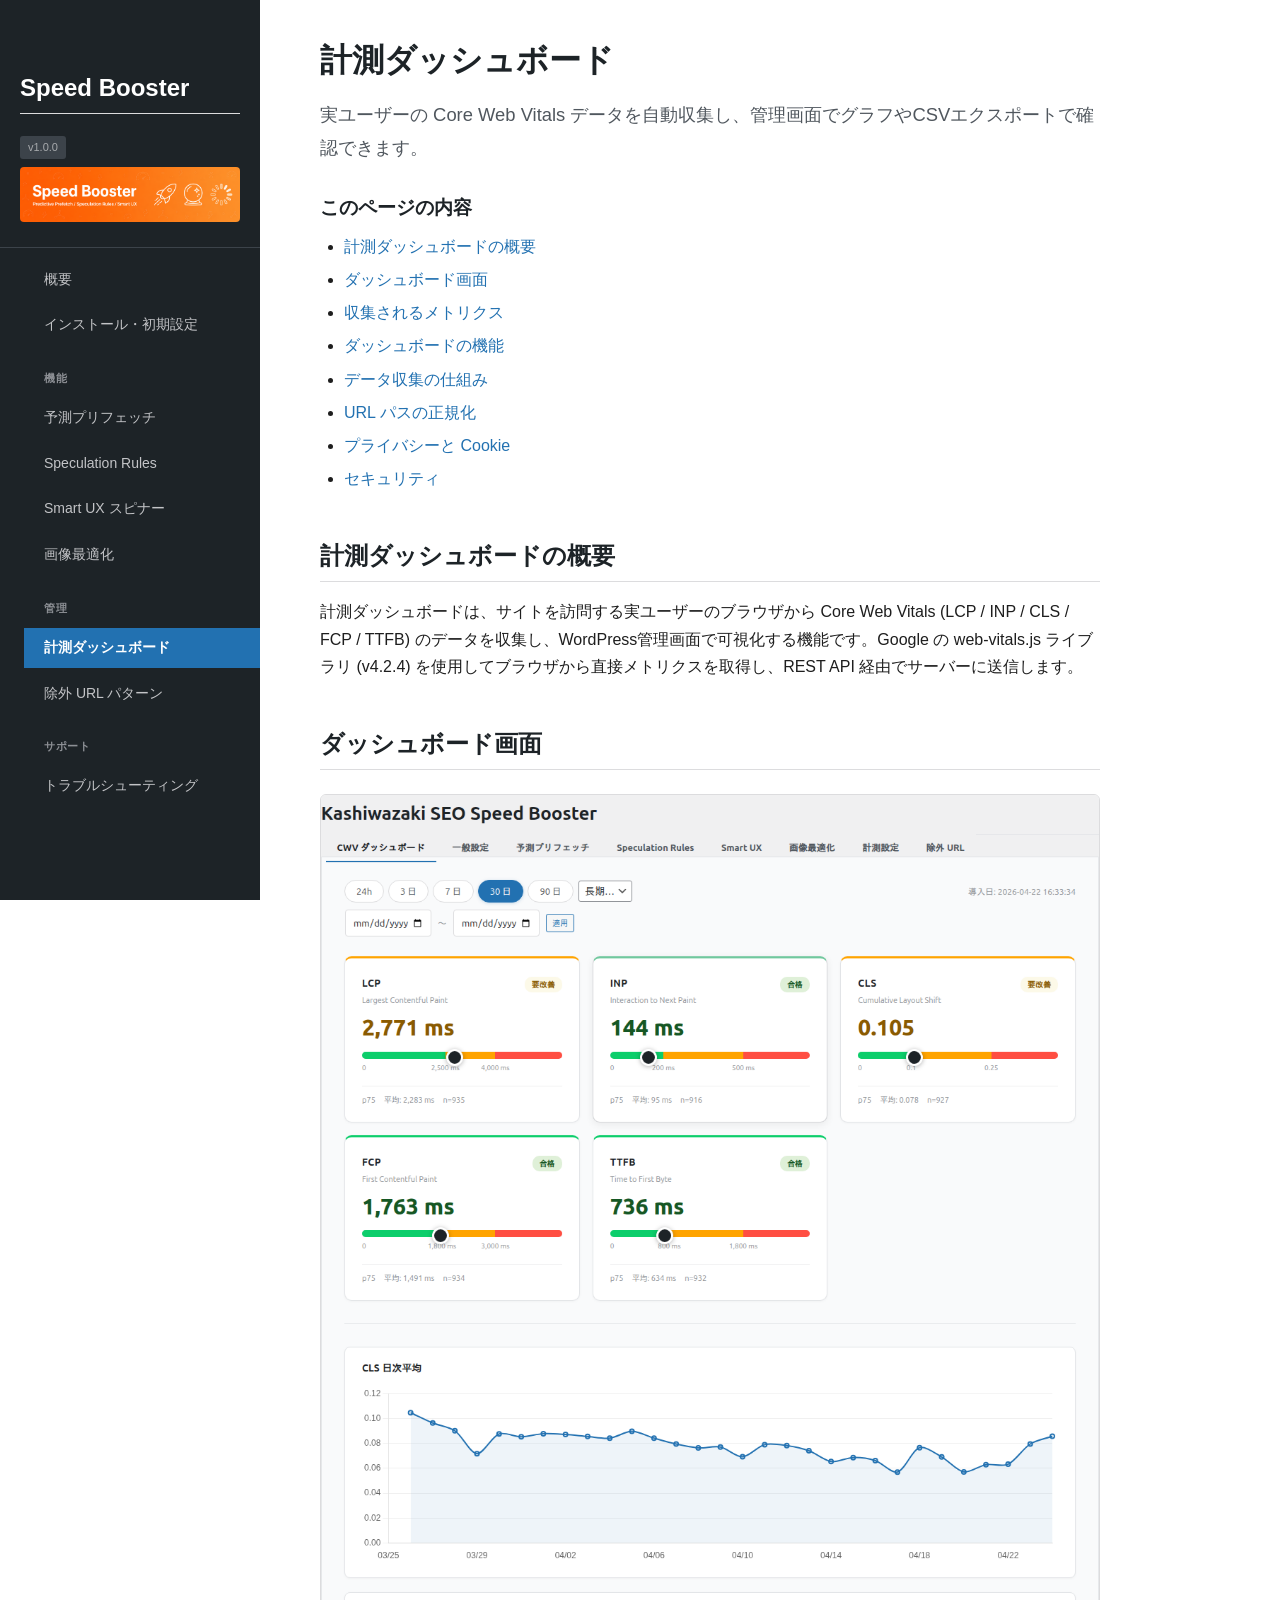
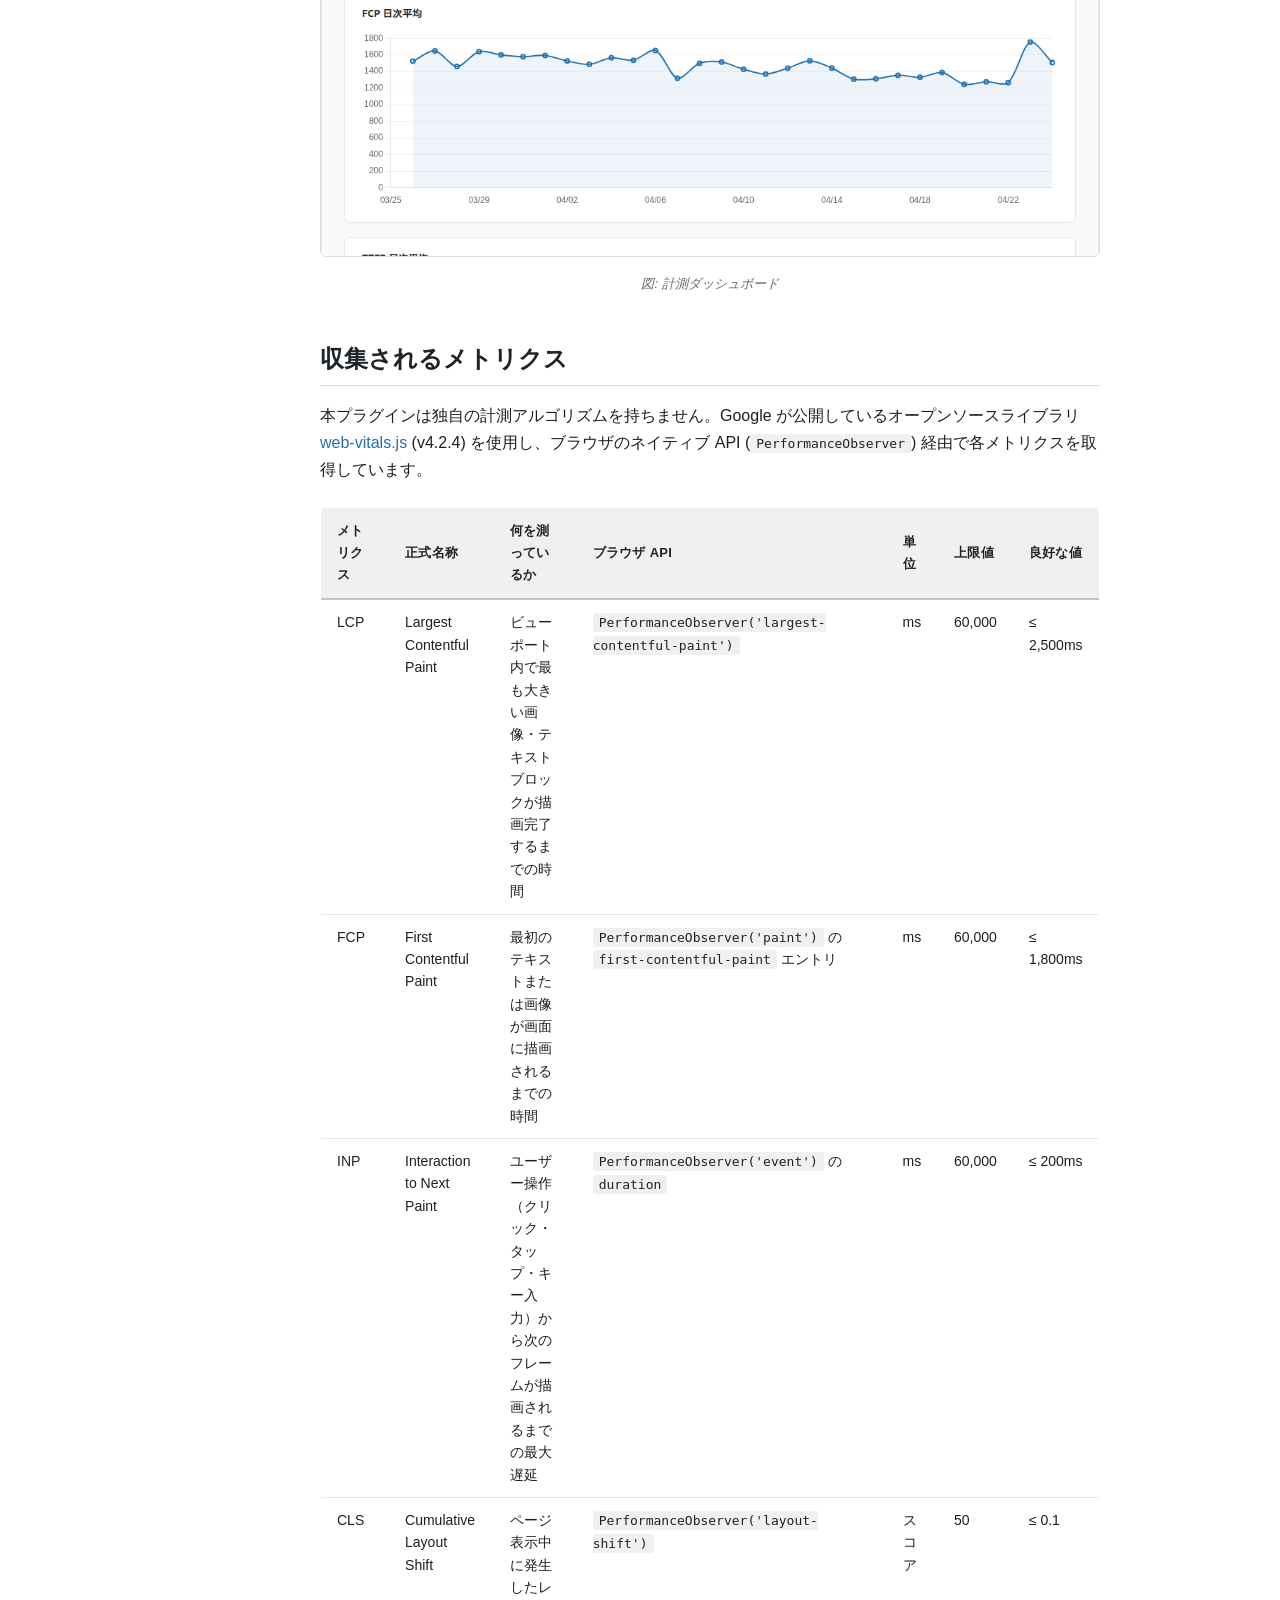
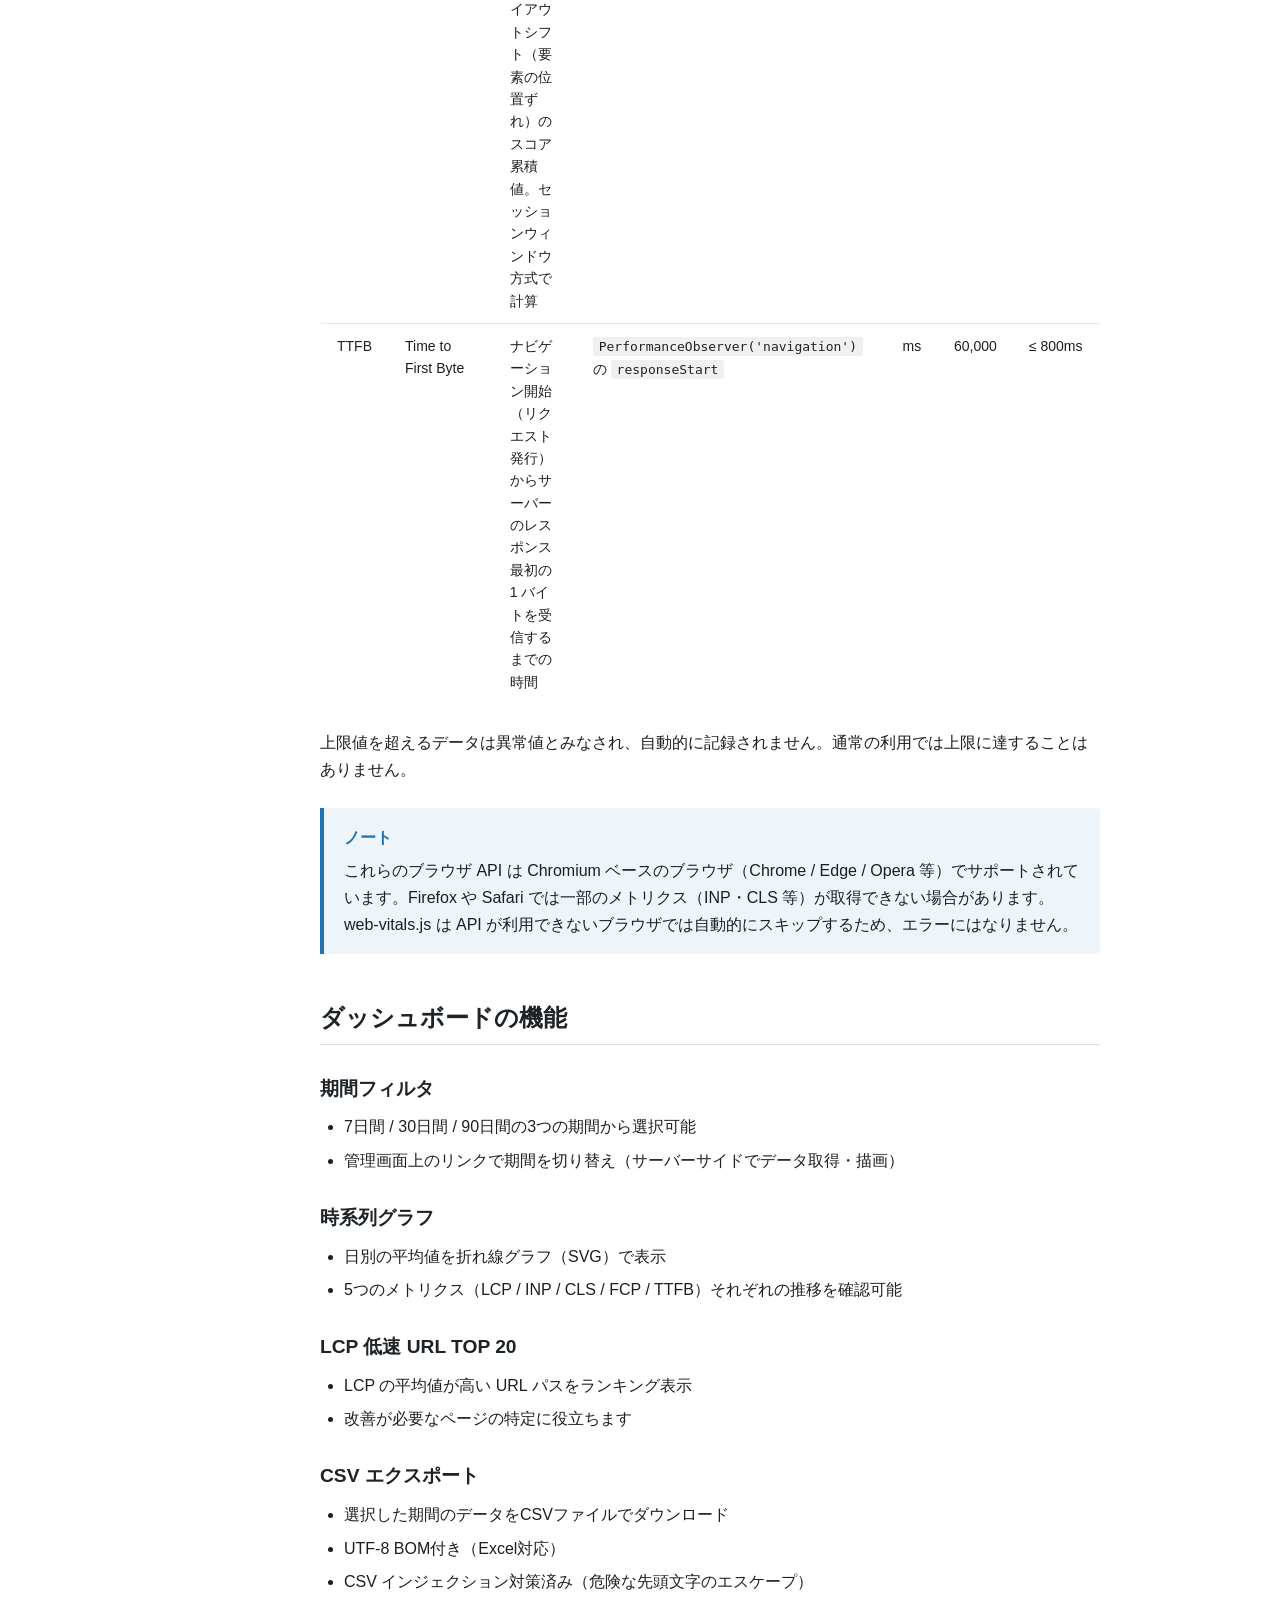
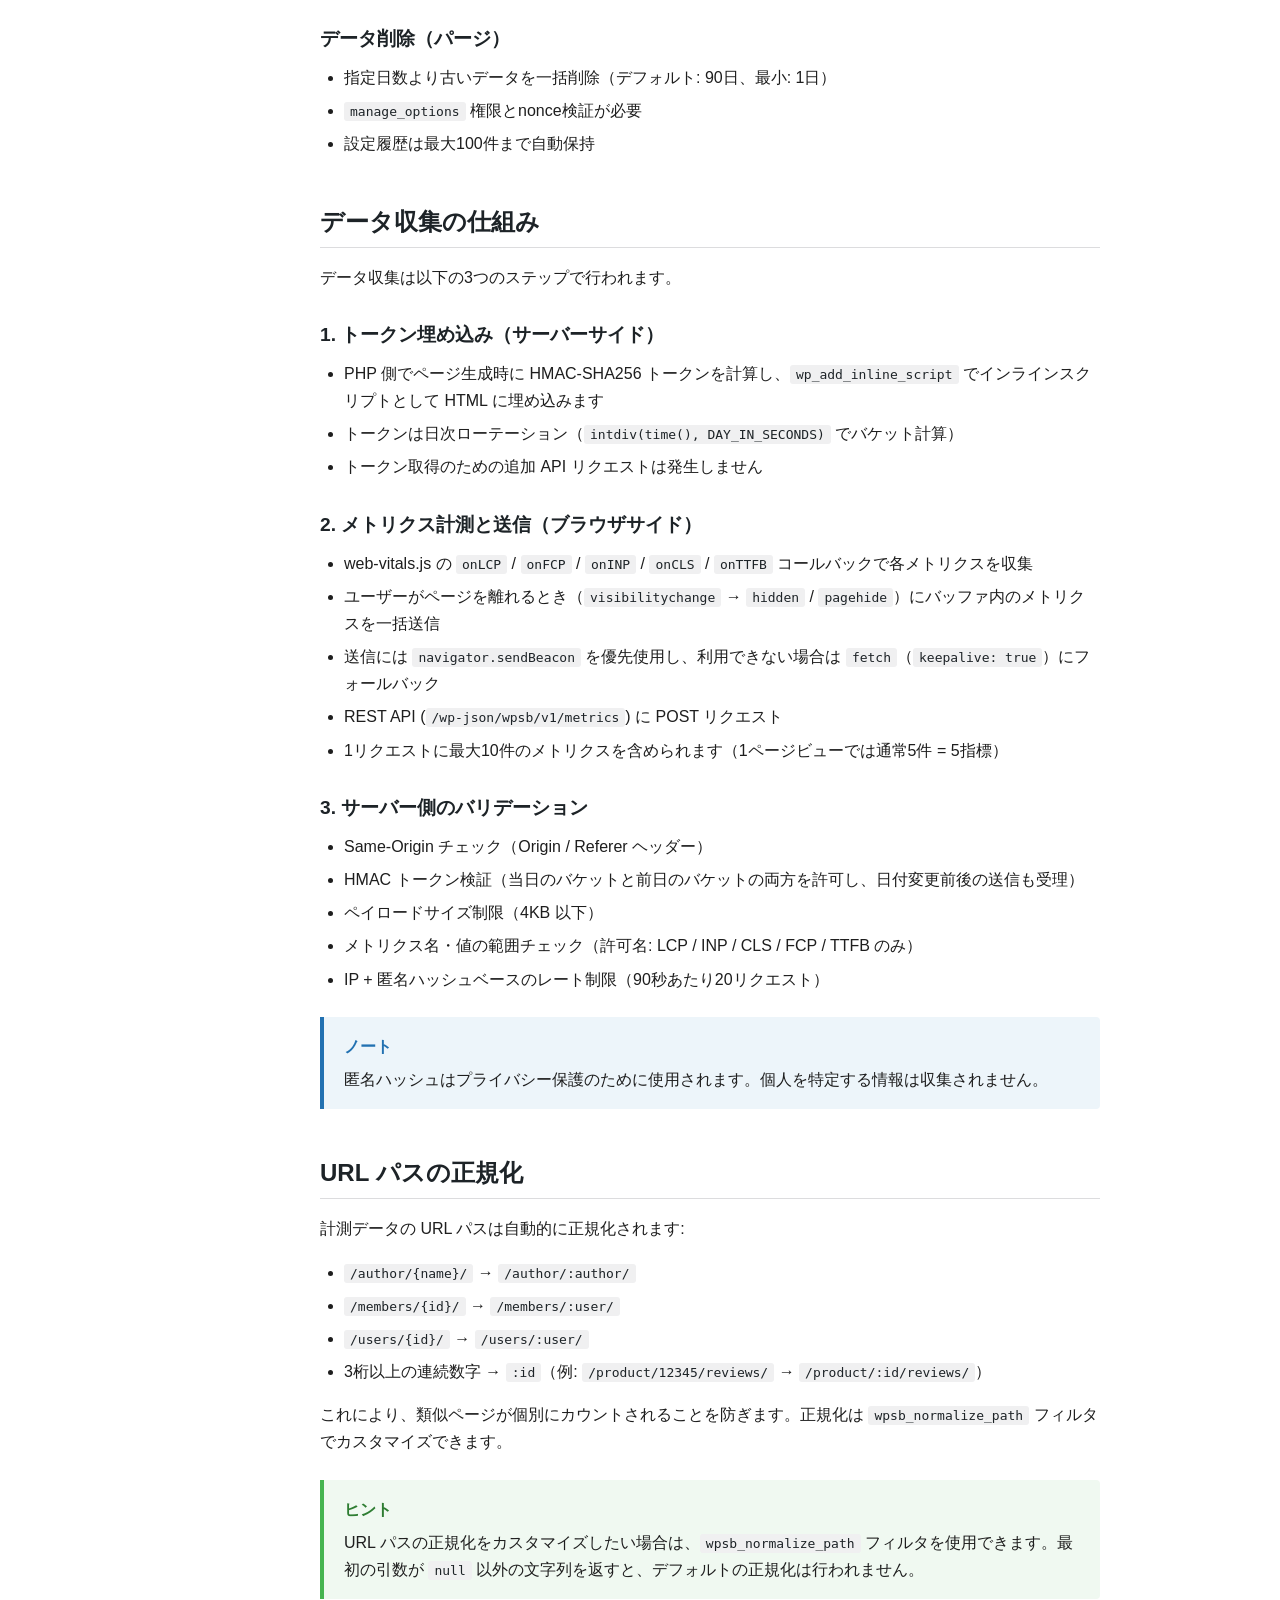
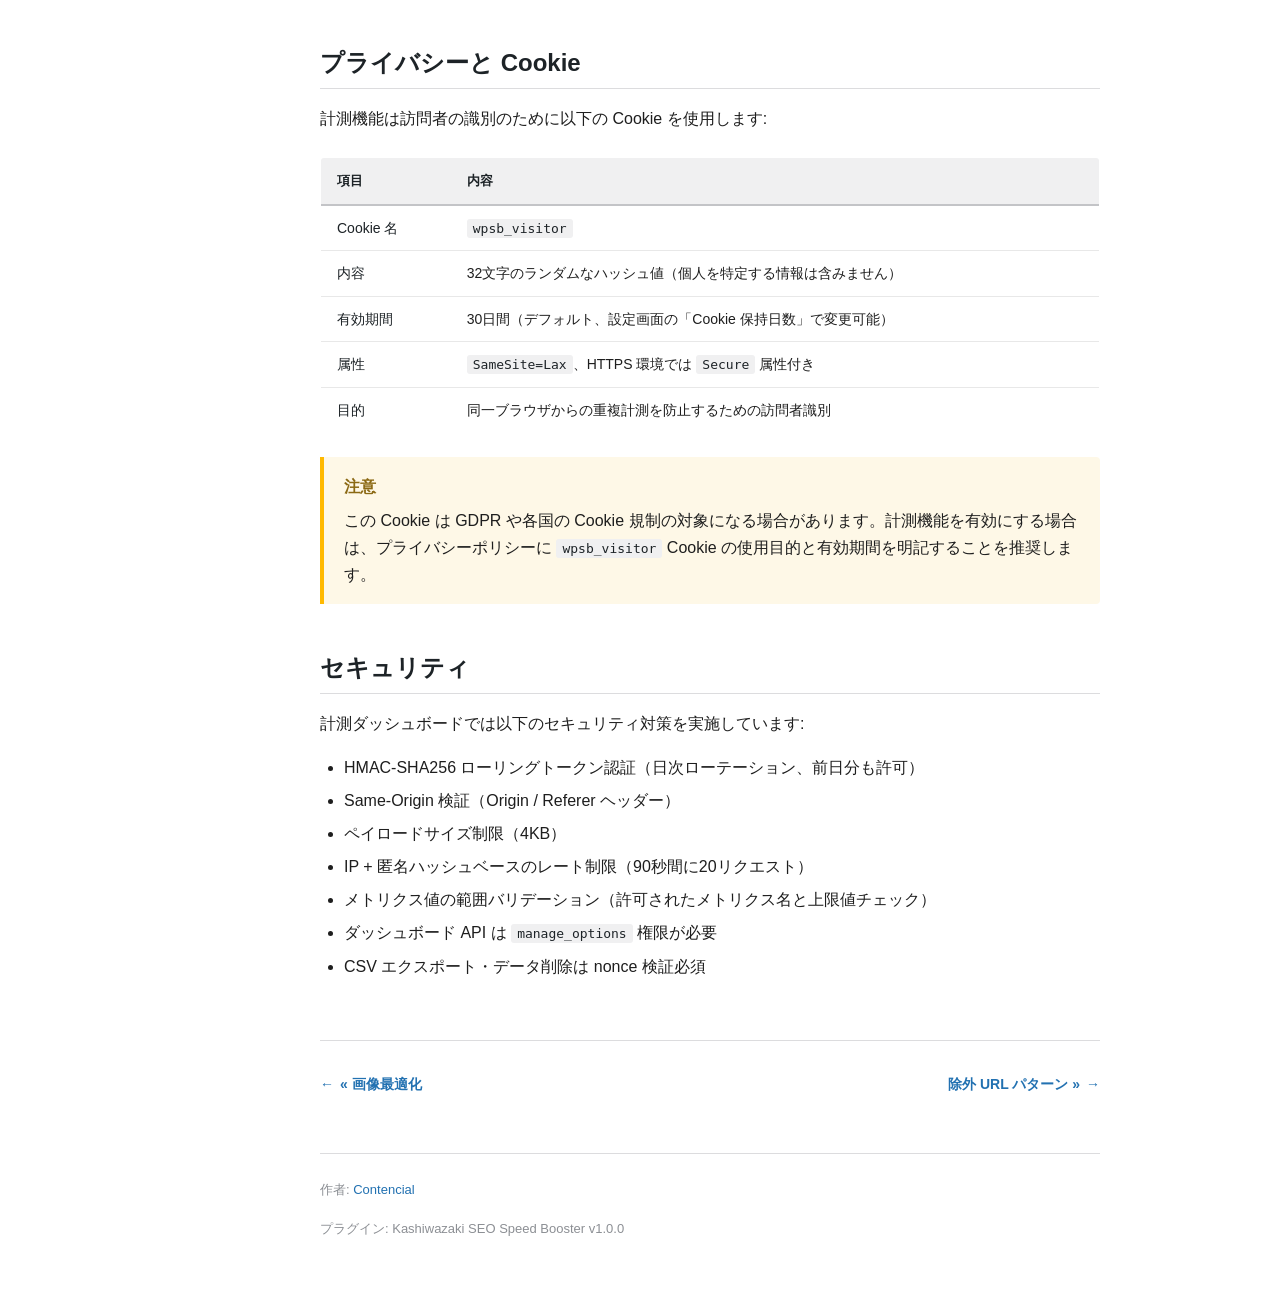
==== docs/dashboard.html @ a4b2f102 "Initial release v1.0.0" ====
<!DOCTYPE html>
<html lang="ja">
<head>
    <meta charset="UTF-8">
    <meta name="viewport" content="width=device-width, initial-scale=1.0">
    <title>計測ダッシュボード - Kashiwazaki SEO Speed Booster マニュアル</title>
    <link rel="stylesheet" href="css/style.css">
</head>
<body>

<!-- Hamburger Button (Mobile) -->
<button class="hamburger-btn" aria-label="メニューを開く" aria-expanded="false">&#9776;</button>

<!-- Sidebar -->
<nav class="sidebar">
    <div class="sidebar-header">
        <h2 style="color:#fff;">Speed Booster</h2>
        <span class="version">v1.0.0</span>
        <img src="images/main-visual.png" alt="" style="width:100%;border-radius:4px;margin-top:8px;">
    </div>
    <ul>
        <li><a href="index.html">概要</a></li>
        <li><a href="setup.html">インストール・初期設定</a></li>
        <li class="section-label">機能</li>
        <li><a href="prefetch.html">予測プリフェッチ</a></li>
        <li><a href="speculation.html">Speculation Rules</a></li>
        <li><a href="smart-ux.html">Smart UX スピナー</a></li>
        <li><a href="image-optimization.html">画像最適化</a></li>
        <li class="section-label">管理</li>
        <li class="active"><a href="dashboard.html">計測ダッシュボード</a></li>
        <li><a href="exclusions.html">除外 URL パターン</a></li>
        <li class="section-label">サポート</li>
        <li><a href="troubleshooting.html">トラブルシューティング</a></li>
    </ul>
</nav>

<!-- Main Content -->
<main class="content">

    <h1>計測ダッシュボード</h1>
    <p class="lead">実ユーザーの Core Web Vitals データを自動収集し、管理画面でグラフやCSVエクスポートで確認できます。</p>

    <h3>このページの内容</h3>
    <ul>
        <li><a href="#overview">計測ダッシュボードの概要</a></li>
        <li><a href="#dashboard-screen">ダッシュボード画面</a></li>
        <li><a href="#collected-metrics">収集されるメトリクス</a></li>
        <li><a href="#dashboard-features">ダッシュボードの機能</a></li>
        <li><a href="#data-collection">データ収集の仕組み</a></li>
        <li><a href="#url-normalization">URL パスの正規化</a></li>
        <li><a href="#privacy">プライバシーと Cookie</a></li>
        <li><a href="#security">セキュリティ</a></li>
    </ul>

    <!-- ============================
         計測ダッシュボードの概要
         ============================ -->
    <h2 id="overview">計測ダッシュボードの概要</h2>

    <p>計測ダッシュボードは、サイトを訪問する実ユーザーのブラウザから Core Web Vitals (LCP / INP / CLS / FCP / TTFB) のデータを収集し、WordPress管理画面で可視化する機能です。Google の web-vitals.js ライブラリ (v4.2.4) を使用してブラウザから直接メトリクスを取得し、REST API 経由でサーバーに送信します。</p>

    <!-- ============================
         ダッシュボード画面
         ============================ -->
    <h2 id="dashboard-screen">ダッシュボード画面</h2>

    <figure class="screenshot">
        <img src="images/screenshots/06-dashboard-tab.png" alt="計測ダッシュボード" class="lightbox-trigger">
        <figcaption>図: 計測ダッシュボード</figcaption>
    </figure>

    <!-- ============================
         収集されるメトリクス
         ============================ -->
    <h2 id="collected-metrics">収集されるメトリクス</h2>

    <p>本プラグインは独自の計測アルゴリズムを持ちません。Google が公開しているオープンソースライブラリ <a href="https://github.com/GoogleChromeLab/web-vitals" target="_blank" rel="noopener">web-vitals.js</a> (v4.2.4) を使用し、ブラウザのネイティブ API (<code>PerformanceObserver</code>) 経由で各メトリクスを取得しています。</p>

    <table >
        <thead>
            <tr>
                <th>メトリクス</th>
                <th>正式名称</th>
                <th>何を測っているか</th>
                <th>ブラウザ API</th>
                <th>単位</th>
                <th>上限値</th>
                <th>良好な値</th>
            </tr>
        </thead>
        <tbody>
            <tr>
                <td>LCP</td>
                <td>Largest Contentful Paint</td>
                <td>ビューポート内で最も大きい画像・テキストブロックが描画完了するまでの時間</td>
                <td><code>PerformanceObserver('largest-contentful-paint')</code></td>
                <td>ms</td>
                <td>60,000</td>
                <td>&le; 2,500ms</td>
            </tr>
            <tr>
                <td>FCP</td>
                <td>First Contentful Paint</td>
                <td>最初のテキストまたは画像が画面に描画されるまでの時間</td>
                <td><code>PerformanceObserver('paint')</code> の <code>first-contentful-paint</code> エントリ</td>
                <td>ms</td>
                <td>60,000</td>
                <td>&le; 1,800ms</td>
            </tr>
            <tr>
                <td>INP</td>
                <td>Interaction to Next Paint</td>
                <td>ユーザー操作（クリック・タップ・キー入力）から次のフレームが描画されるまでの最大遅延</td>
                <td><code>PerformanceObserver('event')</code> の <code>duration</code></td>
                <td>ms</td>
                <td>60,000</td>
                <td>&le; 200ms</td>
            </tr>
            <tr>
                <td>CLS</td>
                <td>Cumulative Layout Shift</td>
                <td>ページ表示中に発生したレイアウトシフト（要素の位置ずれ）のスコア累積値。セッションウィンドウ方式で計算</td>
                <td><code>PerformanceObserver('layout-shift')</code></td>
                <td>スコア</td>
                <td>50</td>
                <td>&le; 0.1</td>
            </tr>
            <tr>
                <td>TTFB</td>
                <td>Time to First Byte</td>
                <td>ナビゲーション開始（リクエスト発行）からサーバーのレスポンス最初の 1 バイトを受信するまでの時間</td>
                <td><code>PerformanceObserver('navigation')</code> の <code>responseStart</code></td>
                <td>ms</td>
                <td>60,000</td>
                <td>&le; 800ms</td>
            </tr>
        </tbody>
    </table>

    <p>上限値を超えるデータは異常値とみなされ、自動的に記録されません。通常の利用では上限に達することはありません。</p>

    <div class="callout callout-note">
        <p class="callout-title">ノート</p>
        <p>これらのブラウザ API は Chromium ベースのブラウザ（Chrome / Edge / Opera 等）でサポートされています。Firefox や Safari では一部のメトリクス（INP・CLS 等）が取得できない場合があります。web-vitals.js は API が利用できないブラウザでは自動的にスキップするため、エラーにはなりません。</p>
    </div>

    <!-- ============================
         ダッシュボードの機能
         ============================ -->
    <h2 id="dashboard-features">ダッシュボードの機能</h2>

    <h3>期間フィルタ</h3>
    <ul>
        <li>7日間 / 30日間 / 90日間の3つの期間から選択可能</li>
        <li>管理画面上のリンクで期間を切り替え（サーバーサイドでデータ取得・描画）</li>
    </ul>

    <h3>時系列グラフ</h3>
    <ul>
        <li>日別の平均値を折れ線グラフ（SVG）で表示</li>
        <li>5つのメトリクス（LCP / INP / CLS / FCP / TTFB）それぞれの推移を確認可能</li>
    </ul>

    <h3>LCP 低速 URL TOP 20</h3>
    <ul>
        <li>LCP の平均値が高い URL パスをランキング表示</li>
        <li>改善が必要なページの特定に役立ちます</li>
    </ul>

    <h3>CSV エクスポート</h3>
    <ul>
        <li>選択した期間のデータをCSVファイルでダウンロード</li>
        <li>UTF-8 BOM付き（Excel対応）</li>
        <li>CSV インジェクション対策済み（危険な先頭文字のエスケープ）</li>
    </ul>

    <h3>データ削除（パージ）</h3>
    <ul>
        <li>指定日数より古いデータを一括削除（デフォルト: 90日、最小: 1日）</li>
        <li><code>manage_options</code> 権限とnonce検証が必要</li>
        <li>設定履歴は最大100件まで自動保持</li>
    </ul>

    <!-- ============================
         データ収集の仕組み
         ============================ -->
    <h2 id="data-collection">データ収集の仕組み</h2>

    <p>データ収集は以下の3つのステップで行われます。</p>

    <h3>1. トークン埋め込み（サーバーサイド）</h3>
    <ul>
        <li>PHP 側でページ生成時に HMAC-SHA256 トークンを計算し、<code>wp_add_inline_script</code> でインラインスクリプトとして HTML に埋め込みます</li>
        <li>トークンは日次ローテーション（<code>intdiv(time(), DAY_IN_SECONDS)</code> でバケット計算）</li>
        <li>トークン取得のための追加 API リクエストは発生しません</li>
    </ul>

    <h3>2. メトリクス計測と送信（ブラウザサイド）</h3>
    <ul>
        <li>web-vitals.js の <code>onLCP</code> / <code>onFCP</code> / <code>onINP</code> / <code>onCLS</code> / <code>onTTFB</code> コールバックで各メトリクスを収集</li>
        <li>ユーザーがページを離れるとき（<code>visibilitychange</code> → <code>hidden</code> / <code>pagehide</code>）にバッファ内のメトリクスを一括送信</li>
        <li>送信には <code>navigator.sendBeacon</code> を優先使用し、利用できない場合は <code>fetch</code>（<code>keepalive: true</code>）にフォールバック</li>
        <li>REST API (<code>/wp-json/wpsb/v1/metrics</code>) に POST リクエスト</li>
        <li>1リクエストに最大10件のメトリクスを含められます（1ページビューでは通常5件 = 5指標）</li>
    </ul>

    <h3>3. サーバー側のバリデーション</h3>
    <ul>
        <li>Same-Origin チェック（Origin / Referer ヘッダー）</li>
        <li>HMAC トークン検証（当日のバケットと前日のバケットの両方を許可し、日付変更前後の送信も受理）</li>
        <li>ペイロードサイズ制限（4KB 以下）</li>
        <li>メトリクス名・値の範囲チェック（許可名: LCP / INP / CLS / FCP / TTFB のみ）</li>
        <li>IP + 匿名ハッシュベースのレート制限（90秒あたり20リクエスト）</li>
    </ul>

    <div class="callout callout-note">
        <p class="callout-title">ノート</p>
        <p>匿名ハッシュはプライバシー保護のために使用されます。個人を特定する情報は収集されません。</p>
    </div>

    <!-- ============================
         URL パスの正規化
         ============================ -->
    <h2 id="url-normalization">URL パスの正規化</h2>

    <p>計測データの URL パスは自動的に正規化されます:</p>

    <ul>
        <li><code>/author/{name}/</code> &rarr; <code>/author/:author/</code></li>
        <li><code>/members/{id}/</code> &rarr; <code>/members/:user/</code></li>
        <li><code>/users/{id}/</code> &rarr; <code>/users/:user/</code></li>
        <li>3桁以上の連続数字 &rarr; <code>:id</code>（例: <code>/product/12345/reviews/</code> &rarr; <code>/product/:id/reviews/</code>）</li>
    </ul>

    <p>これにより、類似ページが個別にカウントされることを防ぎます。正規化は <code>wpsb_normalize_path</code> フィルタでカスタマイズできます。</p>

    <div class="callout callout-tip">
        <p class="callout-title">ヒント</p>
        <p>URL パスの正規化をカスタマイズしたい場合は、<code>wpsb_normalize_path</code> フィルタを使用できます。最初の引数が <code>null</code> 以外の文字列を返すと、デフォルトの正規化は行われません。</p>
    </div>

    <!-- ============================
         プライバシーと Cookie
         ============================ -->
    <h2 id="privacy">プライバシーと Cookie</h2>

    <p>計測機能は訪問者の識別のために以下の Cookie を使用します:</p>

    <table >
        <thead>
            <tr>
                <th>項目</th>
                <th>内容</th>
            </tr>
        </thead>
        <tbody>
            <tr>
                <td>Cookie 名</td>
                <td><code>wpsb_visitor</code></td>
            </tr>
            <tr>
                <td>内容</td>
                <td>32文字のランダムなハッシュ値（個人を特定する情報は含みません）</td>
            </tr>
            <tr>
                <td>有効期間</td>
                <td>30日間（デフォルト、設定画面の「Cookie 保持日数」で変更可能）</td>
            </tr>
            <tr>
                <td>属性</td>
                <td><code>SameSite=Lax</code>、HTTPS 環境では <code>Secure</code> 属性付き</td>
            </tr>
            <tr>
                <td>目的</td>
                <td>同一ブラウザからの重複計測を防止するための訪問者識別</td>
            </tr>
        </tbody>
    </table>

    <div class="callout callout-warning">
        <p class="callout-title">注意</p>
        <p>この Cookie は GDPR や各国の Cookie 規制の対象になる場合があります。計測機能を有効にする場合は、プライバシーポリシーに <code>wpsb_visitor</code> Cookie の使用目的と有効期間を明記することを推奨します。</p>
    </div>

    <!-- ============================
         セキュリティ
         ============================ -->
    <h2 id="security">セキュリティ</h2>

    <p>計測ダッシュボードでは以下のセキュリティ対策を実施しています:</p>

    <ul>
        <li>HMAC-SHA256 ローリングトークン認証（日次ローテーション、前日分も許可）</li>
        <li>Same-Origin 検証（Origin / Referer ヘッダー）</li>
        <li>ペイロードサイズ制限（4KB）</li>
        <li>IP + 匿名ハッシュベースのレート制限（90秒間に20リクエスト）</li>
        <li>メトリクス値の範囲バリデーション（許可されたメトリクス名と上限値チェック）</li>
        <li>ダッシュボード API は <code>manage_options</code> 権限が必要</li>
        <li>CSV エクスポート・データ削除は nonce 検証必須</li>
    </ul>

    <!-- Page Navigation -->
    <nav class="page-nav">
        <a href="image-optimization.html" class="prev">&laquo; 画像最適化</a>
        <a href="exclusions.html" class="next">除外 URL パターン &raquo;</a>
    </nav>

    <!-- Footer -->
    <footer class="manual-footer">
        <p>作者: <a href="https://contencial.co.jp/" target="_blank" rel="noopener">Contencial</a></p>
        <p>プラグイン: Kashiwazaki SEO Speed Booster v1.0.0</p>
    </footer>

</main>

<!-- Lightbox -->
<div class="lightbox"></div>

<script src="js/manual.js"></script>
</body>
</html>
---- docs/css/style.css ----
/* ========================================
   WordPress Plugin Manual - Common Stylesheet
   ======================================== */

/* ========================================
   1. Base / Reset
   ======================================== */

*,
*::before,
*::after {
    margin: 0;
    padding: 0;
    box-sizing: border-box;
}

html {
    font-size: 16px;
    scroll-behavior: smooth;
}

body {
    font-family: -apple-system, BlinkMacSystemFont, "Segoe UI", Roboto, Oxygen,
        Ubuntu, Cantarell, "Fira Sans", "Droid Sans", "Helvetica Neue", Arial,
        sans-serif;
    color: #1e1e1e;
    background: #fff;
    line-height: 1.7;
}

img {
    max-width: 100%;
    height: auto;
}

a {
    color: #2271b1;
    text-decoration: none;
}

a:hover {
    color: #135e96;
    text-decoration: underline;
}

/* ========================================
   2. Sidebar
   ======================================== */

.sidebar {
    position: fixed;
    top: 0;
    left: 0;
    width: 260px;
    height: 100vh;
    background: #1d2327;
    color: #fff;
    overflow-y: auto;
    z-index: 100;
    padding-bottom: 40px;
}

.sidebar-header {
    padding: 24px 20px 16px;
    border-bottom: 1px solid #3c434a;
}

.sidebar-header h1 {
    font-size: 15px;
    font-weight: 600;
    line-height: 1.4;
    color: #fff;
}

.sidebar-header .version {
    display: inline-block;
    margin-top: 6px;
    font-size: 11px;
    color: #a7aaad;
    background: #3c434a;
    padding: 2px 8px;
    border-radius: 3px;
}

.sidebar ul {
    list-style: none;
    padding: 12px 0;
}

.sidebar ul li a {
    display: block;
    padding: 8px 20px;
    color: #c3c4c7;
    font-size: 14px;
    transition: background 0.15s, color 0.15s;
}

.sidebar ul li a:hover {
    background: #2c3338;
    color: #fff;
    text-decoration: none;
}

.sidebar ul li.active a {
    background: #2271b1;
    color: #fff;
    font-weight: 600;
}

.sidebar ul li.section-label {
    padding: 18px 20px 4px;
    font-size: 11px;
    font-weight: 700;
    text-transform: uppercase;
    letter-spacing: 0.06em;
    color: #8c8f94;
}

/* ========================================
   3. Main Content
   ======================================== */

.content {
    margin-left: 260px;
    max-width: 900px;
    padding: 40px 60px;
}

/* ========================================
   4. Typography
   ======================================== */

h1, h2, h3, h4, h5, h6 {
    color: #1d2327;
    font-weight: 600;
    line-height: 1.3;
}

h1 {
    font-size: 2rem;
    margin-bottom: 16px;
}

h2 {
    font-size: 1.5rem;
    margin-top: 48px;
    margin-bottom: 16px;
    padding-bottom: 10px;
    border-bottom: 1px solid #dcdcde;
}

h3 {
    font-size: 1.2rem;
    margin-top: 32px;
    margin-bottom: 12px;
}

h4 {
    font-size: 1.05rem;
    margin-top: 24px;
    margin-bottom: 8px;
}

p {
    margin-bottom: 16px;
}

.lead {
    font-size: 1.15rem;
    color: #50575e;
    line-height: 1.8;
    margin-bottom: 24px;
}

/* ========================================
   5. Steps
   ======================================== */

.step {
    display: flex;
    gap: 16px;
    margin-bottom: 24px;
    align-items: flex-start;
}

.step-number {
    flex-shrink: 0;
    width: 36px;
    height: 36px;
    background: #2271b1;
    color: #fff;
    border-radius: 50%;
    display: flex;
    align-items: center;
    justify-content: center;
    font-size: 16px;
    font-weight: 700;
    line-height: 1;
}

.step-content {
    flex: 1;
    padding-top: 4px;
}

.step-content p:last-child {
    margin-bottom: 0;
}

/* ========================================
   6. Callout Boxes
   ======================================== */

.callout {
    padding: 16px 20px;
    margin: 24px 0;
    border-left: 4px solid;
    border-radius: 0 4px 4px 0;
}

.callout-title {
    font-weight: 700;
    margin-bottom: 6px;
}

.callout p:last-child {
    margin-bottom: 0;
}

.callout-tip {
    border-left-color: #46b450;
    background: #f0f9f1;
}

.callout-tip .callout-title {
    color: #2e7d32;
}

.callout-warning {
    border-left-color: #ffb900;
    background: #fef8e7;
}

.callout-warning .callout-title {
    color: #8b6914;
}

.callout-note {
    border-left-color: #2271b1;
    background: #edf5fa;
}

.callout-note .callout-title {
    color: #2271b1;
}

/* ========================================
   7. Screenshots
   ======================================== */

.screenshot {
    margin: 24px 0;
    text-align: center;
}

.screenshot img {
    max-width: 100%;
    border: 1px solid #dcdcde;
    border-radius: 6px;
    cursor: zoom-in;
}

.screenshot figcaption,
.screenshot .caption {
    font-size: 13px;
    color: #646970;
    margin-top: 8px;
    font-style: italic;
}

/* ========================================
   8. Infographic Images
   ======================================== */

.infographic {
    margin: 32px 0;
    text-align: center;
}

.infographic img {
    max-width: 100%;
    display: inline-block;
}

.infographic figcaption,
.infographic .caption {
    font-size: 13px;
    color: #646970;
    margin-top: 8px;
}

/* ========================================
   9. Feature Cards
   ======================================== */

.feature-cards {
    display: grid;
    grid-template-columns: repeat(3, 1fr);
    gap: 20px;
    margin: 24px 0;
}

.feature-card {
    background: #f6f7f7;
    border-radius: 6px;
    padding: 24px 20px;
    text-align: center;
}

.feature-card h4 {
    margin-top: 0;
    margin-bottom: 8px;
}

.feature-card p {
    font-size: 14px;
    color: #50575e;
    margin-bottom: 0;
}

.feature-card .icon {
    font-size: 28px;
    margin-bottom: 12px;
    display: block;
}

/* ========================================
   10. Tables (widefat style)
   ======================================== */

table,
table.widefat {
    width: 100%;
    border-collapse: collapse;
    margin: 24px 0;
    font-size: 14px;
    border: 1px solid #dcdcde;
    border-radius: 4px;
    overflow: hidden;
}

table thead th,
table.widefat thead th {
    background: #f0f0f1;
    text-align: left;
    padding: 12px 16px;
    font-weight: 600;
    font-size: 13px;
    color: #1d2327;
    border-bottom: 2px solid #c3c4c7;
    letter-spacing: 0.02em;
}

table tbody td,
table.widefat tbody td {
    padding: 11px 16px;
    border-bottom: 1px solid #e8e8e8;
    vertical-align: top;
    line-height: 1.6;
}

table tbody tr:hover,
table.widefat tbody tr:hover {
    background: #f6f7f7;
}

table tbody tr:last-child td,
table.widefat tbody tr:last-child td {
    border-bottom: none;
}

table tbody td:first-child {
    font-weight: 500;
    color: #1d2327;
}

/* ========================================
   11. HTTP Status Color Coding
   ======================================== */

.http-2xx {
    color: #00a32a;
    font-weight: 600;
}

.http-3xx {
    color: #2271b1;
    font-weight: 600;
}

.http-4xx {
    color: #dba617;
    font-weight: 600;
}

.http-5xx {
    color: #d63638;
    font-weight: 600;
}

/* ========================================
   12. Status Badges
   ======================================== */

.status-badge {
    display: inline-block;
    padding: 2px 10px;
    border-radius: 12px;
    font-size: 12px;
    font-weight: 600;
    line-height: 1.6;
    white-space: nowrap;
}

.status-ok {
    background: #edfaef;
    color: #00a32a;
}

.status-warning {
    background: #fef8e7;
    color: #996800;
}

.status-error {
    background: #fcf0f1;
    color: #d63638;
}

/* ========================================
   13. Lightbox Overlay
   ======================================== */

.lightbox {
    display: none;
    position: fixed;
    inset: 0;
    z-index: 9999;
    background: rgba(0, 0, 0, 0.85);
    align-items: center;
    justify-content: center;
    cursor: zoom-out;
}

.lightbox.active {
    display: flex;
}

.lightbox img {
    max-width: 90vw;
    max-height: 90vh;
    border-radius: 4px;
    box-shadow: 0 4px 30px rgba(0, 0, 0, 0.4);
}

.lightbox-close {
    position: absolute;
    top: 20px;
    right: 28px;
    background: none;
    border: none;
    color: #fff;
    font-size: 36px;
    cursor: pointer;
    line-height: 1;
    opacity: 0.8;
    transition: opacity 0.15s;
}

.lightbox-close:hover {
    opacity: 1;
}

/* ========================================
   14. Page Navigation
   ======================================== */

.page-nav {
    display: flex;
    justify-content: space-between;
    margin-top: 60px;
    padding-top: 24px;
    border-top: 1px solid #dcdcde;
}

.page-nav a {
    display: inline-flex;
    align-items: center;
    gap: 6px;
    font-size: 14px;
    font-weight: 600;
    color: #2271b1;
    padding: 8px 0;
}

.page-nav a:hover {
    color: #135e96;
    text-decoration: none;
}

.page-nav .prev::before {
    content: "\2190";
}

.page-nav .next::after {
    content: "\2192";
}

/* ========================================
   15. Manual Footer
   ======================================== */

.manual-footer {
    margin-top: 48px;
    padding: 24px 0 0;
    border-top: 1px solid #dcdcde;
    font-size: 13px;
    color: #8c8f94;
    line-height: 1.8;
}

.manual-footer a {
    color: #2271b1;
}

.manual-footer a:hover {
    color: #135e96;
}

/* ========================================
   16. Code Blocks
   ======================================== */

code {
    background: #f0f0f1;
    padding: 2px 6px;
    border-radius: 3px;
    font-size: 13px;
    font-family: Menlo, Consolas, "DejaVu Sans Mono", monospace;
    color: #1d2327;
}

pre {
    background: #2c3338;
    color: #e4e6e8;
    padding: 20px 24px;
    border-radius: 6px;
    overflow-x: auto;
    margin: 24px 0;
    font-size: 13px;
    line-height: 1.6;
}

pre code {
    background: none;
    padding: 0;
    border-radius: 0;
    color: inherit;
    font-size: inherit;
}

/* ========================================
   17. Lists
   ======================================== */

ul, ol {
    margin: 0 0 16px 24px;
}

li {
    margin-bottom: 6px;
}

/* ========================================
   18. Hamburger Menu Button
   ======================================== */

.hamburger-btn {
    display: none;
    position: fixed;
    top: 12px;
    left: 12px;
    z-index: 200;
    background: #1d2327;
    border: none;
    color: #fff;
    width: 40px;
    height: 40px;
    border-radius: 4px;
    cursor: pointer;
    font-size: 22px;
    align-items: center;
    justify-content: center;
    line-height: 1;
}

/* ========================================
   19. Responsive (max-width: 768px)
   ======================================== */

@media (max-width: 768px) {
    .sidebar {
        transform: translateX(-100%);
        transition: transform 0.25s ease;
    }

    .sidebar.open {
        transform: translateX(0);
    }

    .content {
        margin-left: 0;
        padding: 60px 20px 40px;
    }

    .hamburger-btn {
        display: flex;
    }

    .feature-cards {
        grid-template-columns: 1fr;
    }

    .page-nav {
        flex-direction: column;
        gap: 12px;
    }

    table.widefat {
        font-size: 13px;
    }

    table.widefat thead th,
    table.widefat tbody td {
        padding: 8px 10px;
    }

    h1 {
        font-size: 1.6rem;
    }

    h2 {
        font-size: 1.3rem;
    }
}
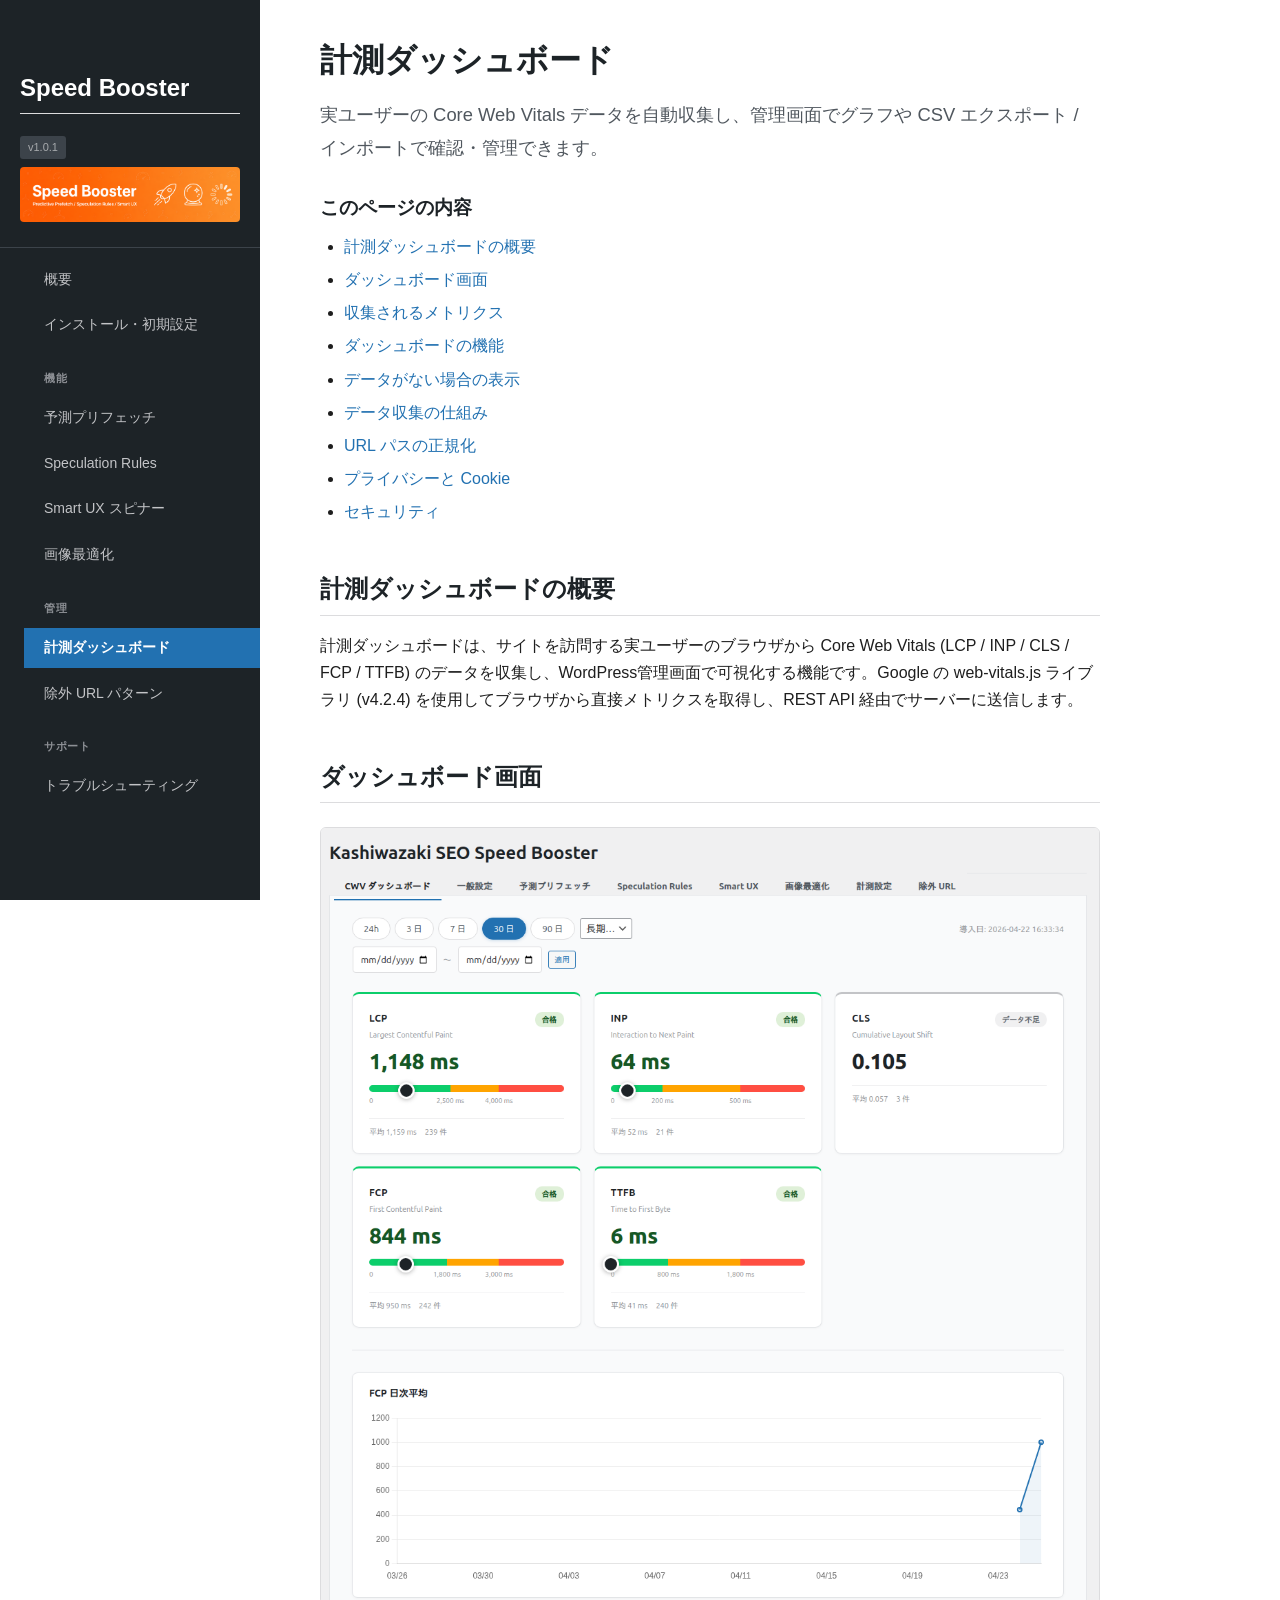
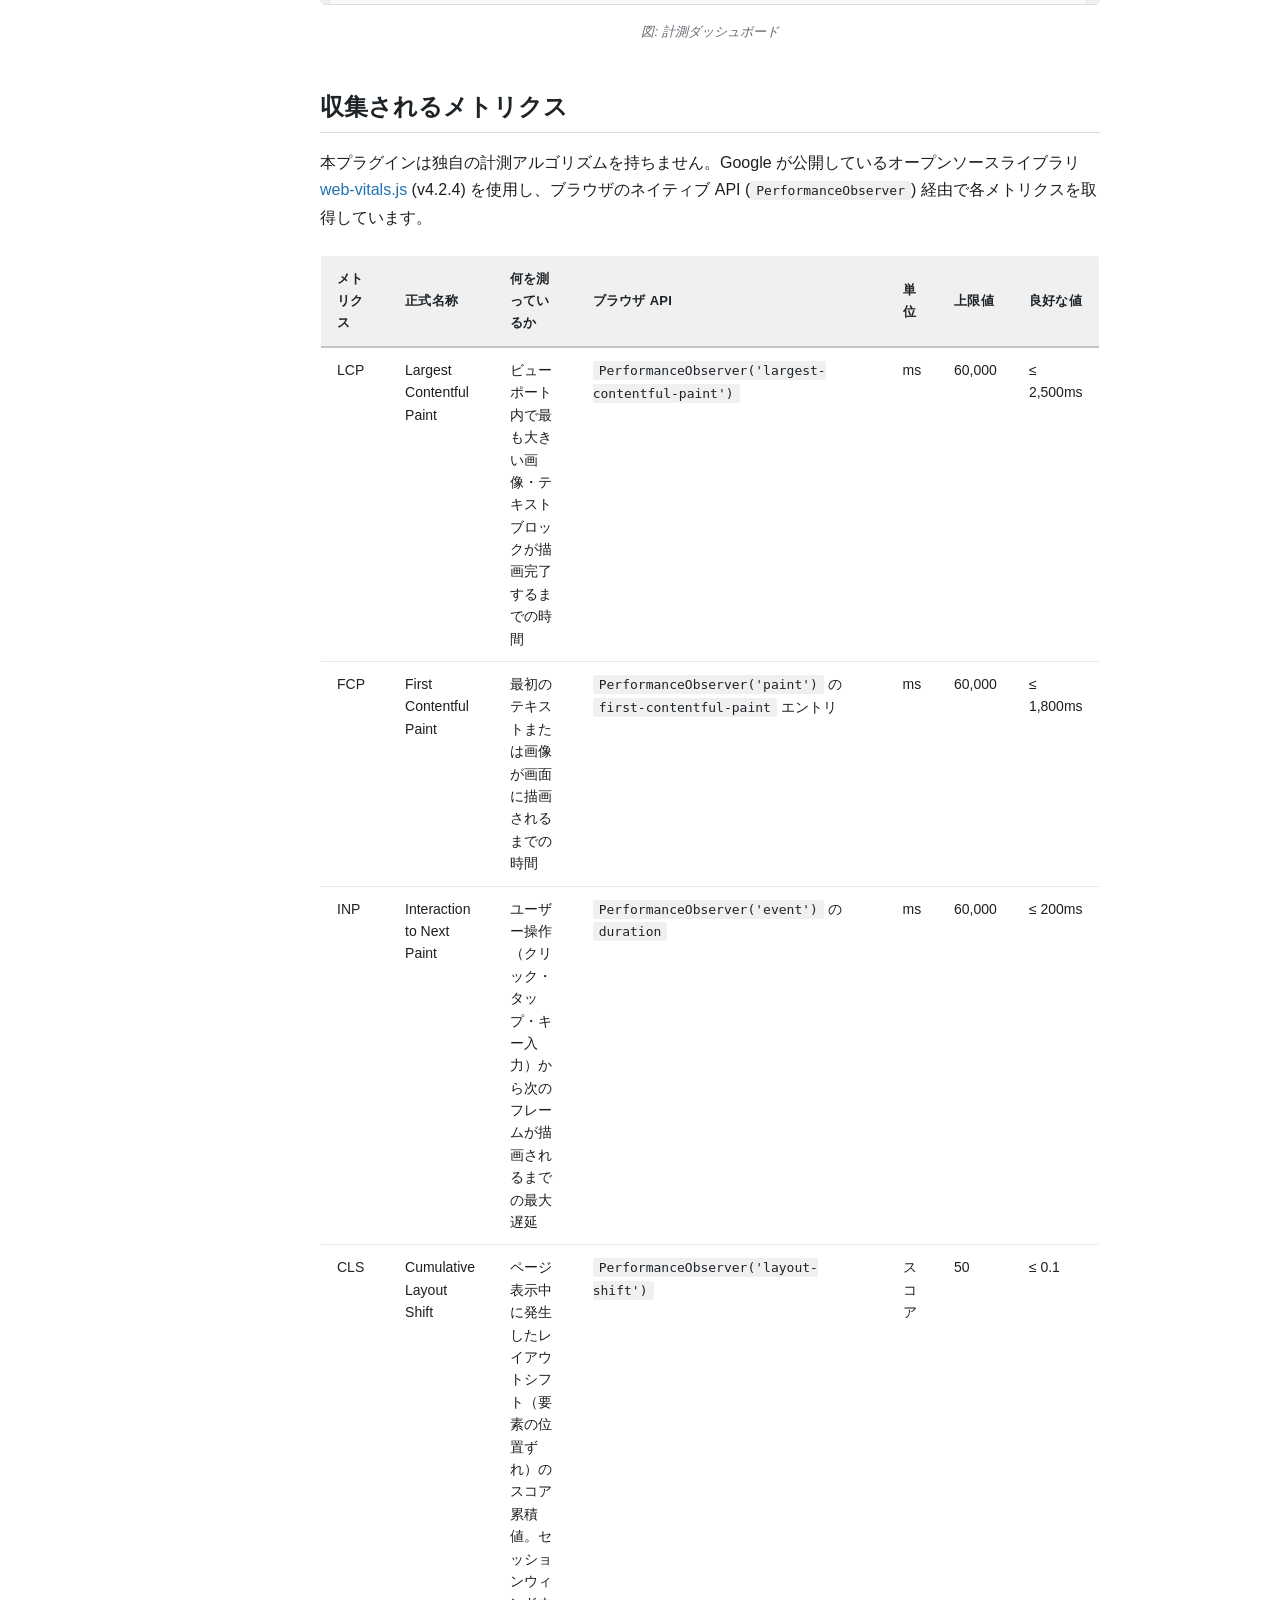
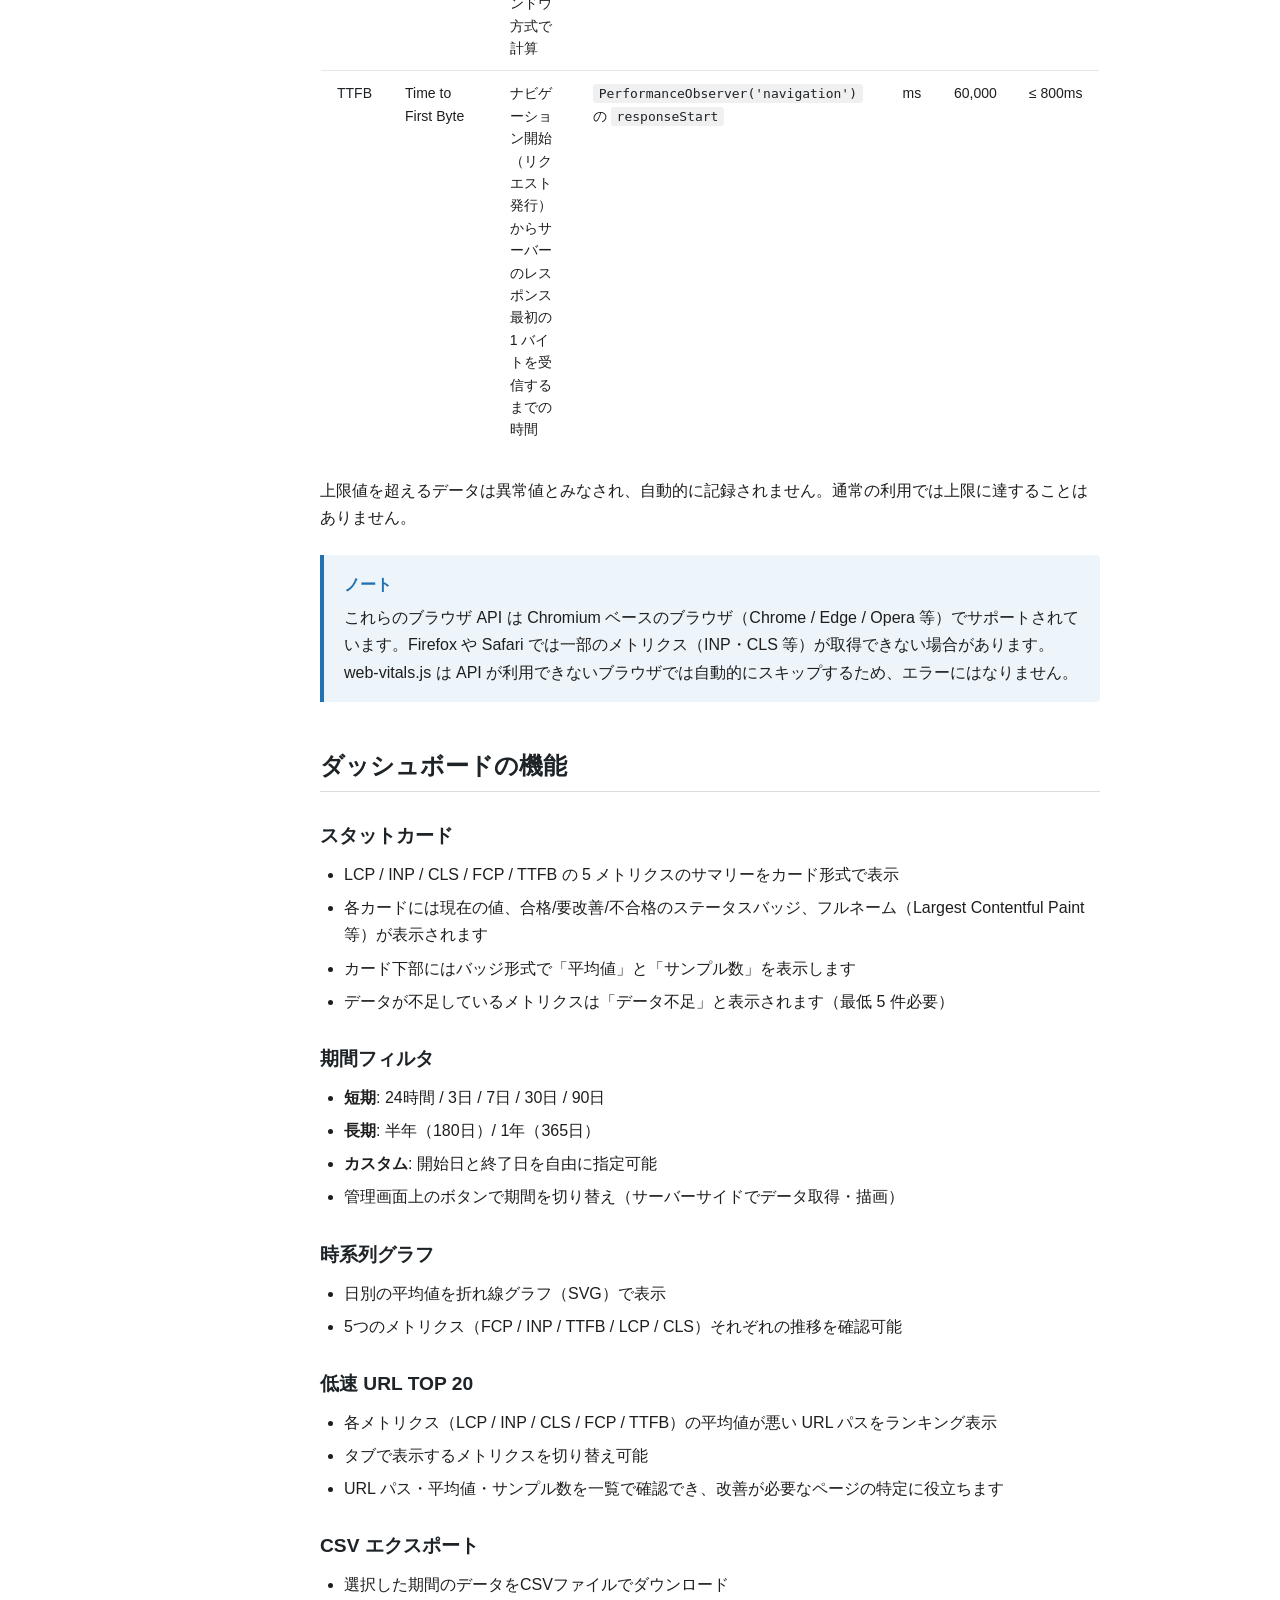
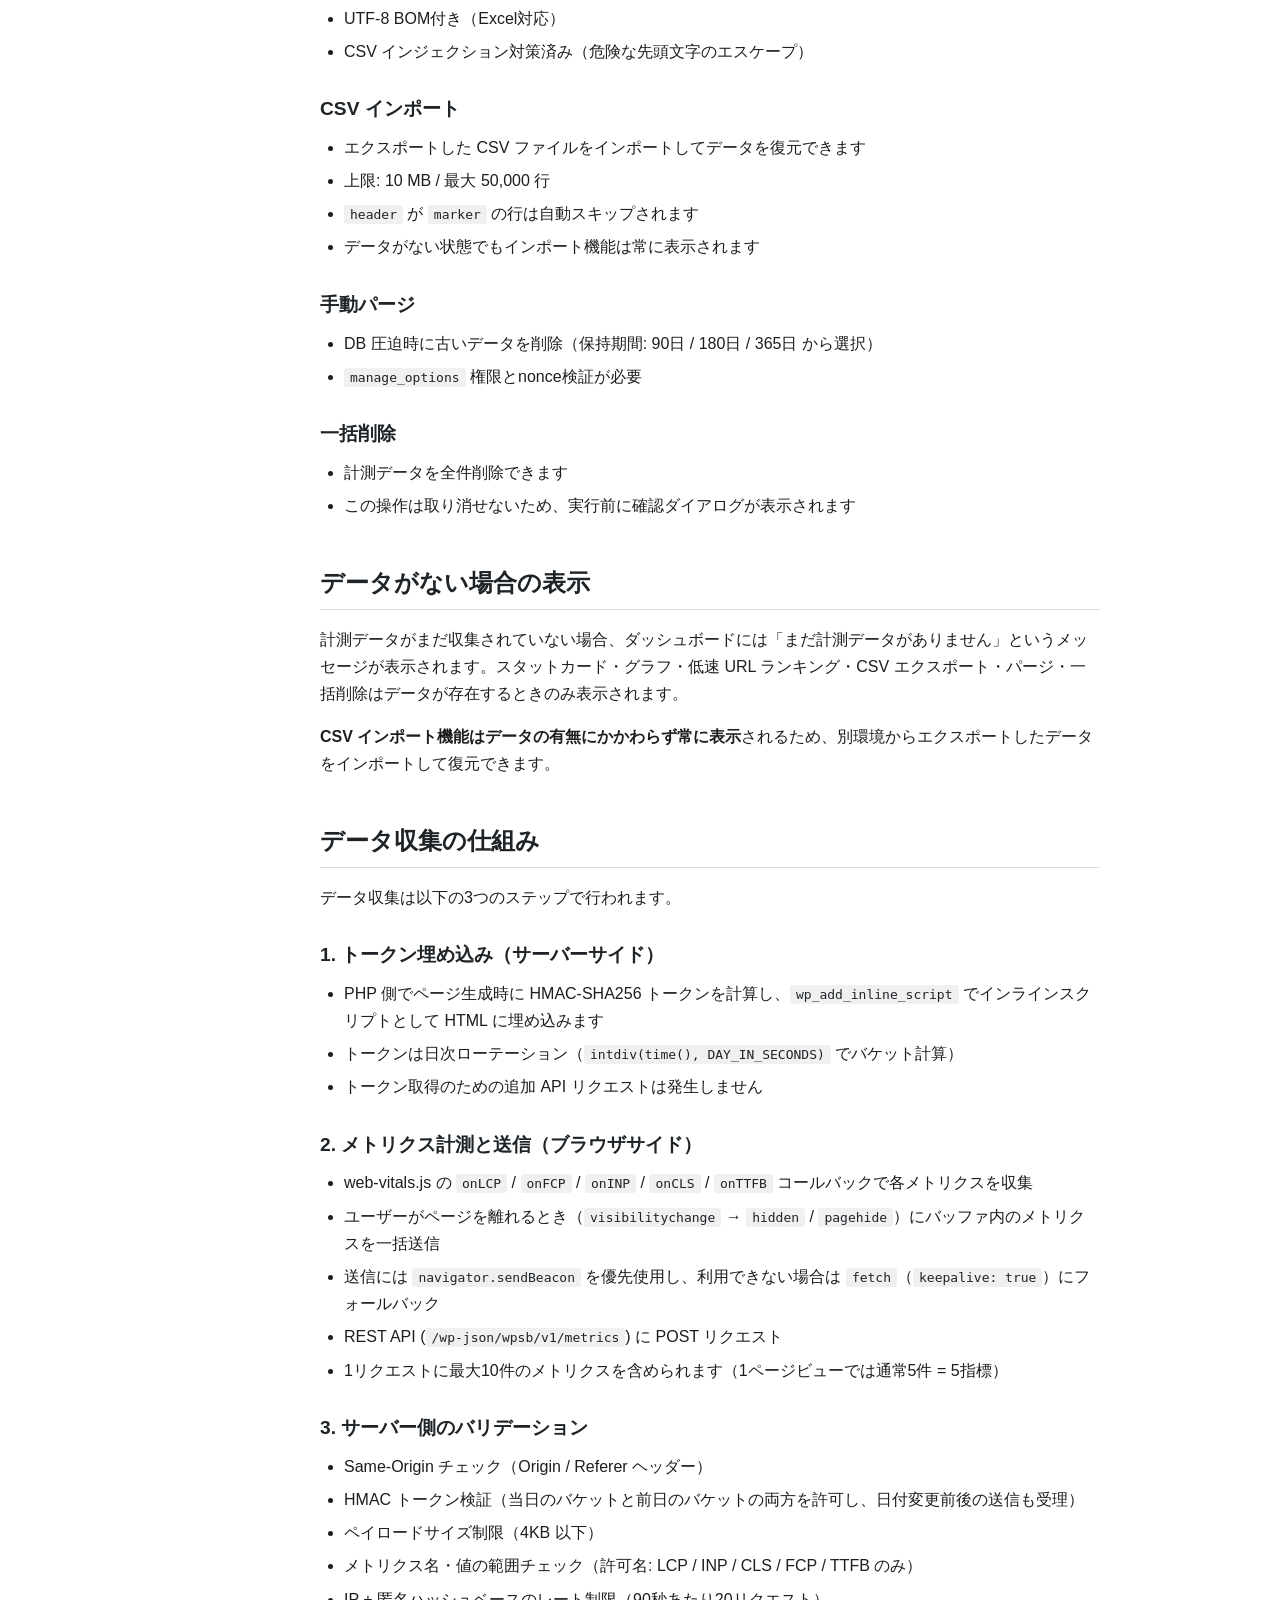
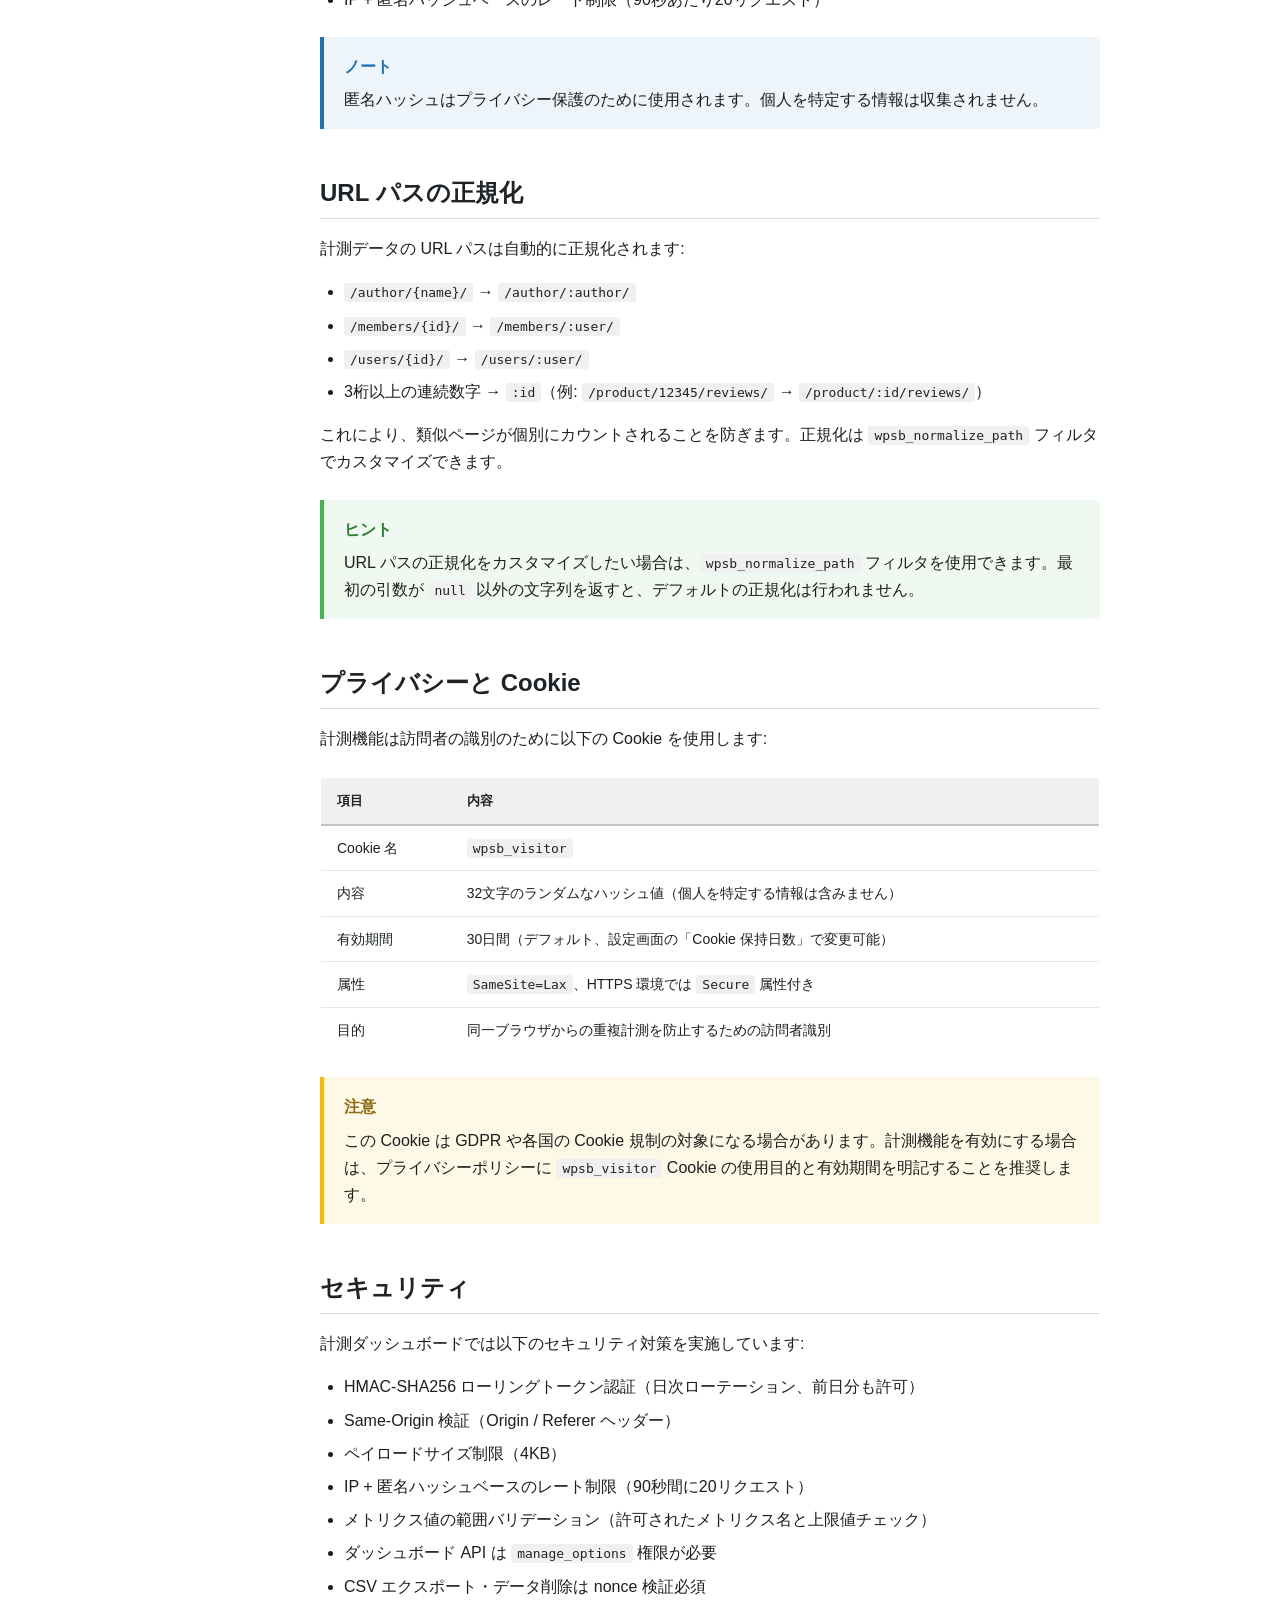
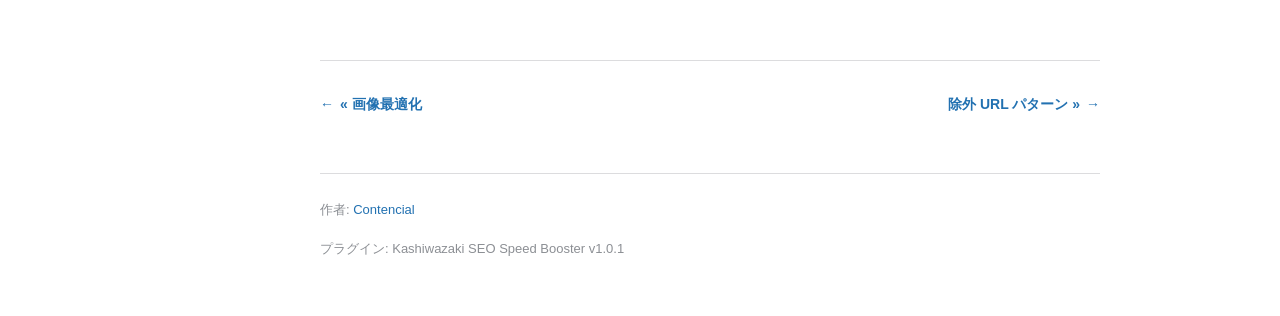
==== commit c7c17666: "Update to v1.0.1 - ダッシュボード: データ未収集時でも CSV インポート機能を常時表示 - ダッシュボード: スタットカードのフッターをバッジ表示に改善 - 除外タブ: プレース" ====
--- a/docs/dashboard.html
+++ b/docs/dashboard.html
@@ -15,7 +15,7 @@
 <nav class="sidebar">
     <div class="sidebar-header">
         <h2 style="color:#fff;">Speed Booster</h2>
-        <span class="version">v1.0.0</span>
+        <span class="version">v1.0.1</span>
         <img src="images/main-visual.png" alt="" style="width:100%;border-radius:4px;margin-top:8px;">
     </div>
     <ul>
@@ -38,7 +38,7 @@
 <main class="content">
 
     <h1>計測ダッシュボード</h1>
-    <p class="lead">実ユーザーの Core Web Vitals データを自動収集し、管理画面でグラフやCSVエクスポートで確認できます。</p>
+    <p class="lead">実ユーザーの Core Web Vitals データを自動収集し、管理画面でグラフや CSV エクスポート / インポートで確認・管理できます。</p>
 
     <h3>このページの内容</h3>
     <ul>
@@ -46,6 +46,7 @@
         <li><a href="#dashboard-screen">ダッシュボード画面</a></li>
         <li><a href="#collected-metrics">収集されるメトリクス</a></li>
         <li><a href="#dashboard-features">ダッシュボードの機能</a></li>
+        <li><a href="#empty-state">データがない場合の表示</a></li>
         <li><a href="#data-collection">データ収集の仕組み</a></li>
         <li><a href="#url-normalization">URL パスの正規化</a></li>
         <li><a href="#privacy">プライバシーと Cookie</a></li>
@@ -149,22 +150,33 @@
          ============================ -->
     <h2 id="dashboard-features">ダッシュボードの機能</h2>
 
+    <h3>スタットカード</h3>
+    <ul>
+        <li>LCP / INP / CLS / FCP / TTFB の 5 メトリクスのサマリーをカード形式で表示</li>
+        <li>各カードには現在の値、合格/要改善/不合格のステータスバッジ、フルネーム（Largest Contentful Paint 等）が表示されます</li>
+        <li>カード下部にはバッジ形式で「平均値」と「サンプル数」を表示します</li>
+        <li>データが不足しているメトリクスは「データ不足」と表示されます（最低 5 件必要）</li>
+    </ul>
+
     <h3>期間フィルタ</h3>
     <ul>
-        <li>7日間 / 30日間 / 90日間の3つの期間から選択可能</li>
-        <li>管理画面上のリンクで期間を切り替え（サーバーサイドでデータ取得・描画）</li>
+        <li><strong>短期</strong>: 24時間 / 3日 / 7日 / 30日 / 90日</li>
+        <li><strong>長期</strong>: 半年（180日）/ 1年（365日）</li>
+        <li><strong>カスタム</strong>: 開始日と終了日を自由に指定可能</li>
+        <li>管理画面上のボタンで期間を切り替え（サーバーサイドでデータ取得・描画）</li>
     </ul>
 
     <h3>時系列グラフ</h3>
     <ul>
         <li>日別の平均値を折れ線グラフ（SVG）で表示</li>
-        <li>5つのメトリクス（LCP / INP / CLS / FCP / TTFB）それぞれの推移を確認可能</li>
-    </ul>
-
-    <h3>LCP 低速 URL TOP 20</h3>
-    <ul>
-        <li>LCP の平均値が高い URL パスをランキング表示</li>
-        <li>改善が必要なページの特定に役立ちます</li>
+        <li>5つのメトリクス（FCP / INP / TTFB / LCP / CLS）それぞれの推移を確認可能</li>
+    </ul>
+
+    <h3>低速 URL TOP 20</h3>
+    <ul>
+        <li>各メトリクス（LCP / INP / CLS / FCP / TTFB）の平均値が悪い URL パスをランキング表示</li>
+        <li>タブで表示するメトリクスを切り替え可能</li>
+        <li>URL パス・平均値・サンプル数を一覧で確認でき、改善が必要なページの特定に役立ちます</li>
     </ul>
 
     <h3>CSV エクスポート</h3>
@@ -174,12 +186,33 @@
         <li>CSV インジェクション対策済み（危険な先頭文字のエスケープ）</li>
     </ul>
 
-    <h3>データ削除（パージ）</h3>
-    <ul>
-        <li>指定日数より古いデータを一括削除（デフォルト: 90日、最小: 1日）</li>
+    <h3>CSV インポート</h3>
+    <ul>
+        <li>エクスポートした CSV ファイルをインポートしてデータを復元できます</li>
+        <li>上限: 10 MB / 最大 50,000 行</li>
+        <li><code>header</code> が <code>marker</code> の行は自動スキップされます</li>
+        <li>データがない状態でもインポート機能は常に表示されます</li>
+    </ul>
+
+    <h3>手動パージ</h3>
+    <ul>
+        <li>DB 圧迫時に古いデータを削除（保持期間: 90日 / 180日 / 365日 から選択）</li>
         <li><code>manage_options</code> 権限とnonce検証が必要</li>
-        <li>設定履歴は最大100件まで自動保持</li>
-    </ul>
+    </ul>
+
+    <h3>一括削除</h3>
+    <ul>
+        <li>計測データを全件削除できます</li>
+        <li>この操作は取り消せないため、実行前に確認ダイアログが表示されます</li>
+    </ul>
+
+    <!-- ============================
+         データがない場合の表示
+         ============================ -->
+    <h2 id="empty-state">データがない場合の表示</h2>
+
+    <p>計測データがまだ収集されていない場合、ダッシュボードには「まだ計測データがありません」というメッセージが表示されます。スタットカード・グラフ・低速 URL ランキング・CSV エクスポート・パージ・一括削除はデータが存在するときのみ表示されます。</p>
+    <p><strong>CSV インポート機能はデータの有無にかかわらず常に表示</strong>されるため、別環境からエクスポートしたデータをインポートして復元できます。</p>
 
     <!-- ============================
          データ収集の仕組み
@@ -308,7 +341,7 @@
     <!-- Footer -->
     <footer class="manual-footer">
         <p>作者: <a href="https://contencial.co.jp/" target="_blank" rel="noopener">Contencial</a></p>
-        <p>プラグイン: Kashiwazaki SEO Speed Booster v1.0.0</p>
+        <p>プラグイン: Kashiwazaki SEO Speed Booster v1.0.1</p>
     </footer>
 
 </main>
